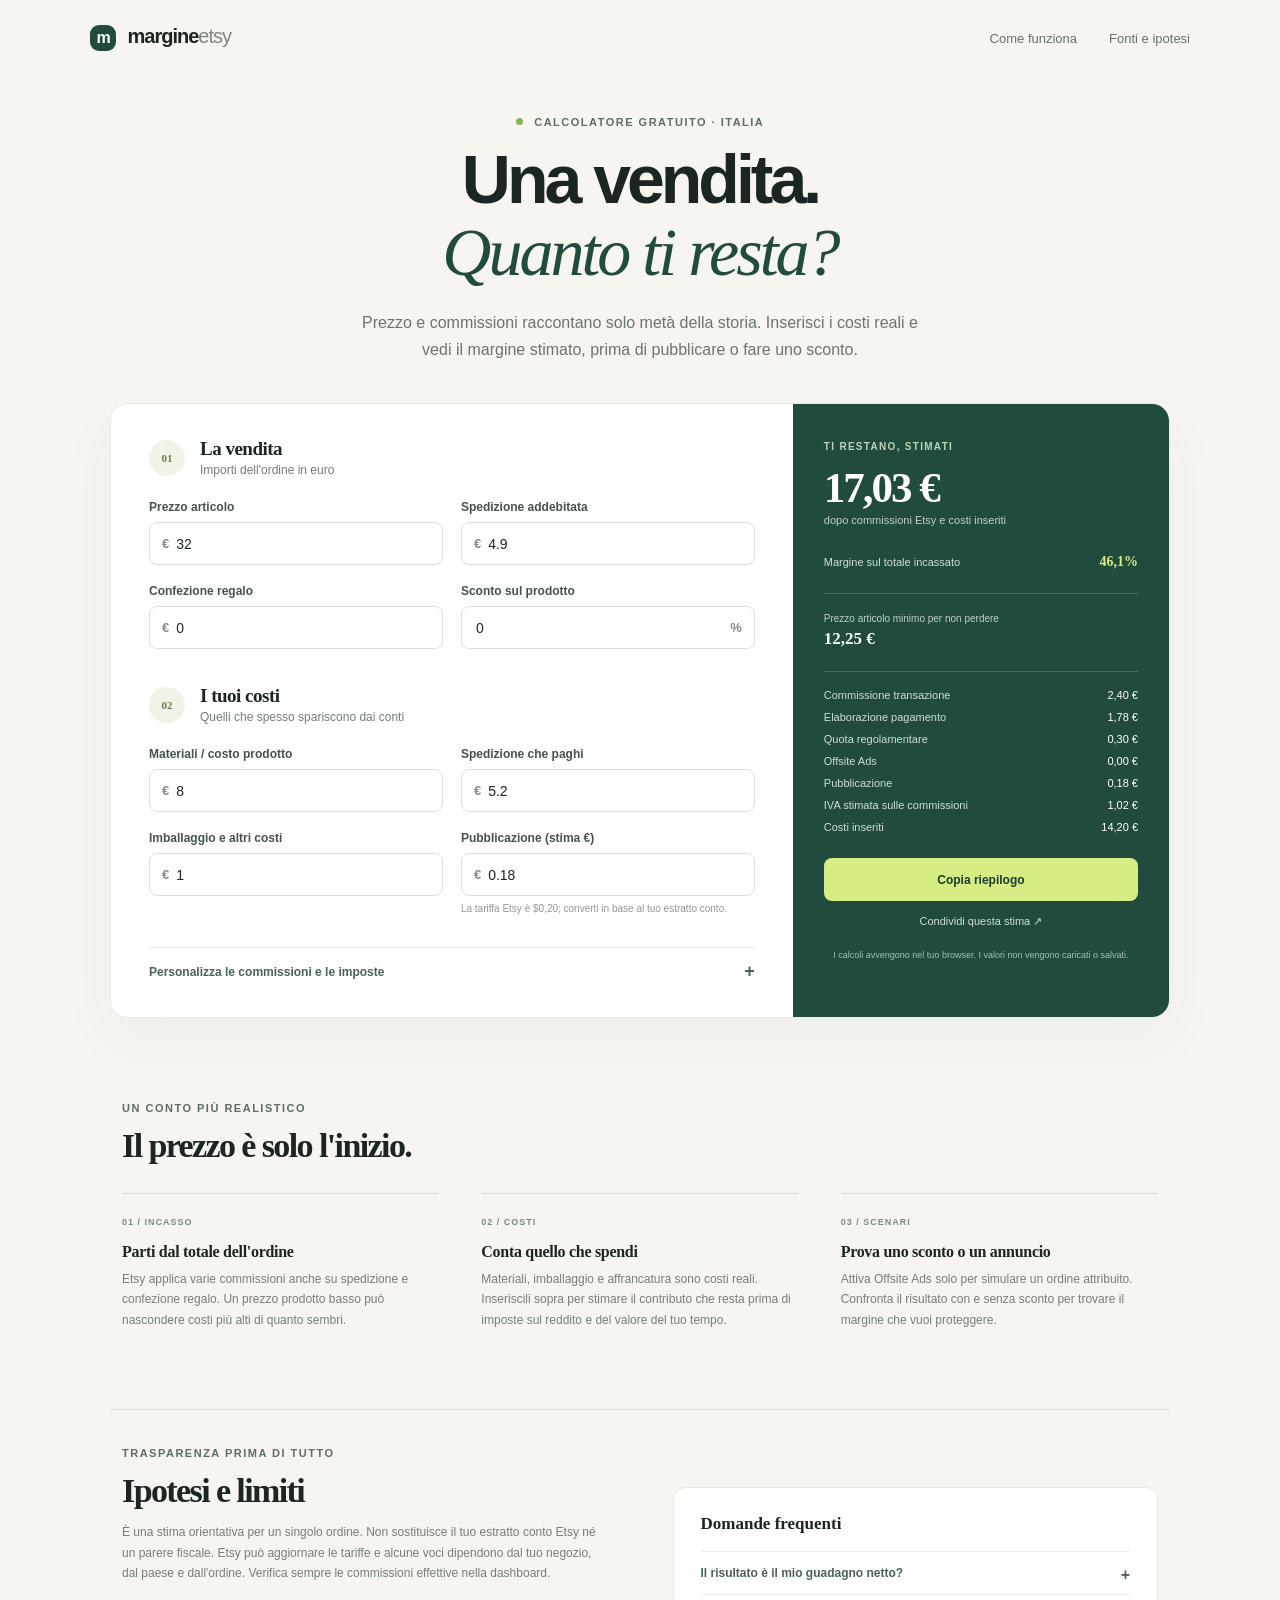
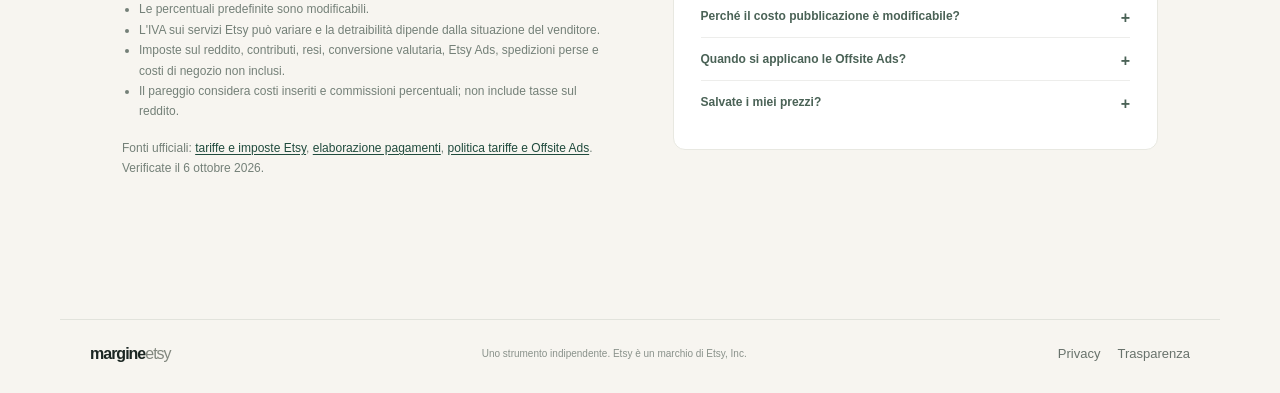
==== index.html @ 9b2b38ff "First Commit" ====
<!doctype html>
<html lang="it">
<head>
  <meta charset="utf-8">
  <meta name="viewport" content="width=device-width, initial-scale=1">
  <meta name="description" content="Calcola quanto ti resta davvero da una vendita Etsy: commissioni, IVA sui servizi, costi, sconti e Offsite Ads. Gratuito, senza registrazione.">
  <meta name="theme-color" content="#f7f5f0">
  <link rel="stylesheet" href="styles.css">
  <title>Calcolatore margine Etsy Italia: quanto ti resta? | Margine Etsy</title>
  <meta property="og:title" content="Quanto ti resta da una vendita Etsy? Calcolalo">
  <meta property="og:description" content="Stima commissioni e margine del tuo prossimo ordine Etsy, gratis e senza registrazione.">
  <meta property="og:type" content="website">
  <script type="application/ld+json">
  {"@context":"https://schema.org","@type":"WebApplication","name":"Margine Etsy Italia","applicationCategory":"BusinessApplication","operatingSystem":"Any","offers":{"@type":"Offer","price":"0","priceCurrency":"EUR"},"inLanguage":"it"}
  </script>
  <script type="application/ld+json">
  {"@context":"https://schema.org","@type":"FAQPage","mainEntity":[{"@type":"Question","name":"Il risultato è il mio guadagno netto?","acceptedAnswer":{"@type":"Answer","text":"No. È il ricavo dell'ordine meno le commissioni stimate e i costi inseriti. Non include imposte sul reddito, contributi o il valore del lavoro."}},{"@type":"Question","name":"Perché il costo pubblicazione è modificabile?","acceptedAnswer":{"@type":"Answer","text":"Etsy pubblica la tariffa in dollari USA; il controvalore addebitato in euro dipende dal cambio e dall'estratto conto."}},{"@type":"Question","name":"Quando si applicano le Offsite Ads?","acceptedAnswer":{"@type":"Answer","text":"Solo sugli ordini attribuiti a una visita generata dalle inserzioni esterne di Etsy. La percentuale dipende dalle regole e dalla soglia di vendite del negozio."}}]}
  </script>
</head>
<body>
  <header class="topbar"><a class="brand" href="index.html" aria-label="Margine Etsy, home"><span class="brand-mark">m</span> margine<span class="brand-light">etsy</span></a><nav><a href="#guida">Come funziona</a><a href="#fonti">Fonti e ipotesi</a></nav></header>
  <main>
    <section class="hero"><div class="eyebrow"><span class="dot"></span> Calcolatore gratuito · Italia</div><h1>Una vendita.<br><em>Quanto ti resta?</em></h1><p class="intro">Prezzo e commissioni raccontano solo metà della storia. Inserisci i costi reali e vedi il margine stimato, prima di pubblicare o fare uno sconto.</p></section>
    <section class="calculator" aria-label="Calcolatore margine Etsy">
      <div class="inputs">
        <div class="section-heading"><span class="step">01</span><div><h2>La vendita</h2><p>Importi dell'ordine in euro</p></div></div>
        <div class="field-grid">
          <label>Prezzo articolo <span class="control"><span>€</span><input id="price" type="number" min="0" step="0.01" value="32.00" inputmode="decimal"></span></label>
          <label>Spedizione addebitata <span class="control"><span>€</span><input id="shipping" type="number" min="0" step="0.01" value="4.90" inputmode="decimal"></span></label>
          <label>Confezione regalo <span class="control"><span>€</span><input id="gift" type="number" min="0" step="0.01" value="0" inputmode="decimal"></span></label>
          <label>Sconto sul prodotto <span class="control"><input id="discount" type="number" min="0" max="100" step="1" value="0" inputmode="decimal"><span>%</span></span></label>
        </div>
        <div class="section-heading second"><span class="step">02</span><div><h2>I tuoi costi</h2><p>Quelli che spesso spariscono dai conti</p></div></div>
        <div class="field-grid">
          <label>Materiali / costo prodotto <span class="control"><span>€</span><input id="cogs" type="number" min="0" step="0.01" value="8.00" inputmode="decimal"></span></label>
          <label>Spedizione che paghi <span class="control"><span>€</span><input id="postage" type="number" min="0" step="0.01" value="5.20" inputmode="decimal"></span></label>
          <label>Imballaggio e altri costi <span class="control"><span>€</span><input id="other" type="number" min="0" step="0.01" value="1.00" inputmode="decimal"></span></label>
          <label>Pubblicazione (stima €) <span class="control"><span>€</span><input id="listing" type="number" min="0" step="0.01" value="0.18" inputmode="decimal"></span><small>La tariffa Etsy è $0,20; converti in base al tuo estratto conto.</small></label>
        </div>
        <details class="advanced"><summary>Personalizza le commissioni e le imposte</summary>
          <div class="field-grid advanced-grid">
            <label>Commissione di transazione <span class="control"><input id="transaction" type="number" min="0" max="100" step="0.1" value="6.5" inputmode="decimal"><span>%</span></span></label>
            <label>Elaborazione pagamento <span class="control"><input id="processing" type="number" min="0" max="100" step="0.1" value="4" inputmode="decimal"><span>%</span></span></label>
            <label>Quota fissa pagamento <span class="control"><span>€</span><input id="fixed" type="number" min="0" step="0.01" value="0.30" inputmode="decimal"></span></label>
            <label>Quota regolamentare <span class="control"><input id="regulatory" type="number" min="0" max="100" step="0.1" value="0.8" inputmode="decimal"><span>%</span></span><small>Imposta al valore indicato per il tuo account, se applicabile.</small></label>
            <label>IVA sulle commissioni Etsy <span class="control"><input id="feeVat" type="number" min="0" max="100" step="1" value="22" inputmode="decimal"><span>%</span></span><small>Aliquota indicativa; personalizza in base alla fattura e alla detraibilità.</small></label>
            <label>Offsite Ads <select id="offsite"><option value="0">Nessun ordine attribuito</option><option value="15">Ordine attribuito · 15%</option><option value="12">Ordine attribuito · 12%</option></select><small>Si applica solo agli ordini attribuiti alle inserzioni esterne.</small></label>
          </div>
          <label class="check"><input id="vatOnFees" type="checkbox" checked><span>Considera l'IVA sui servizi Etsy come costo</span></label>
        </details>
      </div>
      <aside class="results" aria-live="polite">
        <div class="result-label">TI RESTANO, STIMATI</div><div class="net" id="net">€ 0,00</div><div class="result-caption">dopo commissioni Etsy e costi inseriti</div>
        <div class="margin-line"><span>Margine sul totale incassato</span><strong id="margin">0%</strong></div>
        <div class="rule"></div>
        <div class="break-even"><span>Prezzo articolo minimo per non perdere</span><strong id="breakEven">€ 0,00</strong></div>
        <div class="fee-list" id="feeList"></div>
        <button class="button" id="copy">Copia riepilogo</button><button class="share-link" id="share">Condividi questa stima ↗</button>
        <p class="privacy-note">I calcoli avvengono nel tuo browser. I valori non vengono caricati o salvati.</p>
      </aside>
    </section>
    <section class="guide" id="guida"><div class="eyebrow">Un conto più realistico</div><h2>Il prezzo è solo l'inizio.</h2><div class="guide-grid"><article><span>01 / INCASSO</span><h3>Parti dal totale dell'ordine</h3><p>Etsy applica varie commissioni anche su spedizione e confezione regalo. Un prezzo prodotto basso può nascondere costi più alti di quanto sembri.</p></article><article><span>02 / COSTI</span><h3>Conta quello che spendi</h3><p>Materiali, imballaggio e affrancatura sono costi reali. Inseriscili sopra per stimare il contributo che resta prima di imposte sul reddito e del valore del tuo tempo.</p></article><article><span>03 / SCENARI</span><h3>Prova uno sconto o un annuncio</h3><p>Attiva Offsite Ads solo per simulare un ordine attribuito. Confronta il risultato con e senza sconto per trovare il margine che vuoi proteggere.</p></article></div></section>
    <section class="faq" id="fonti"><div><div class="eyebrow">Trasparenza prima di tutto</div><h2>Ipotesi e limiti</h2><p>È una stima orientativa per un singolo ordine. Non sostituisce il tuo estratto conto Etsy né un parere fiscale. Etsy può aggiornare le tariffe e alcune voci dipendono dal tuo negozio, dal paese e dall'ordine. Verifica sempre le commissioni effettive nella dashboard.</p><ul><li>Le percentuali predefinite sono modificabili.</li><li>L'IVA sui servizi Etsy può variare e la detraibilità dipende dalla situazione del venditore.</li><li>Imposte sul reddito, contributi, resi, conversione valutaria, Etsy Ads, spedizioni perse e costi di negozio non inclusi.</li><li>Il pareggio considera costi inseriti e commissioni percentuali; non include tasse sul reddito.</li></ul><p class="source-links">Fonti ufficiali: <a href="https://help.etsy.com/hc/en-us/articles/115014483627-What-are-the-Fees-and-Taxes-for-Selling-on-Etsy" target="_blank" rel="noopener">tariffe e imposte Etsy</a>, <a href="https://help.etsy.com/hc/en-us/articles/115015628847-What-are-Payment-Processing-Fees-for-Selling-on-Etsy" target="_blank" rel="noopener">elaborazione pagamenti</a>, <a href="https://www.etsy.com/legal/fees/" target="_blank" rel="noopener">politica tariffe e Offsite Ads</a>. Verificate il 6 ottobre 2026.</p></div><div class="faq-card"><h3>Domande frequenti</h3><details><summary>Il risultato è il mio guadagno netto?</summary><p>No. È il ricavo dell'ordine meno le commissioni stimate e i costi che inserisci. Non include imposte sul reddito, contributi o il valore del tuo lavoro.</p></details><details><summary>Perché il costo pubblicazione è modificabile?</summary><p>Etsy pubblica la tariffa in dollari USA; il controvalore addebitato in euro dipende dal cambio e dal tuo estratto conto.</p></details><details><summary>Quando si applicano le Offsite Ads?</summary><p>Solo sugli ordini attribuiti a una visita generata dalle inserzioni esterne di Etsy. La percentuale dipende dalle regole e dalla soglia di vendite del negozio.</p></details><details><summary>Salvate i miei prezzi?</summary><p>No. Il calcolo viene eseguito localmente nel browser e non richiede account o invio dei dati.</p></details></div></section>
    <section class="monetize" id="resources" hidden><div><span class="eyebrow">Risorse per venditori</span><h2>Strumenti utili per il tuo negozio</h2><div id="affiliateLinks"></div></div></section>
  </main>
  <footer><a class="brand" href="index.html">margine<span class="brand-light">etsy</span></a><span>Uno strumento indipendente. Etsy è un marchio di Etsy, Inc.</span><div><a href="privacy.html">Privacy</a><a href="disclosure.html">Trasparenza</a></div></footer>
  <script src="config.js"></script><script src="calculator.js"></script><script src="app.js"></script>
</body>
</html>
---- styles.css ----
:root{--ink:#1b2622;--muted:#737d77;--paper:#f7f5f0;--white:#fff;--line:#e8e8e1;--green:#204b3d;--lime:#d6ed83;--orange:#f28a5f;--serif:Georgia,'Times New Roman',serif}*{box-sizing:border-box}html{scroll-behavior:smooth}body{margin:0;background:var(--paper);color:var(--ink);font-family:'DM Sans',Arial,sans-serif;-webkit-font-smoothing:antialiased}.topbar,footer{max-width:1160px;margin:auto;padding:25px 30px;display:flex;align-items:center;justify-content:space-between}.brand{font:800 20px Manrope,sans-serif;letter-spacing:-1px;color:var(--ink);text-decoration:none}.brand-mark{display:inline-grid;place-items:center;width:26px;height:26px;margin-right:7px;border-radius:9px;background:var(--green);color:white;font-size:16px}.brand-light{font-weight:500;color:#81877e}.topbar nav{display:flex;gap:32px}.topbar nav a,footer a{font-size:13px;color:#68726b;text-decoration:none}.topbar nav a:hover,footer a:hover{color:var(--green)}main{max-width:1120px;margin:auto;padding:40px 30px 90px}.hero{max-width:780px;margin:0 auto 40px;text-align:center}.eyebrow{color:#587065;font-size:11px;font-weight:700;letter-spacing:1.5px;text-transform:uppercase}.dot{display:inline-block;width:7px;height:7px;margin-right:7px;border-radius:50%;background:#87b455;vertical-align:1px}h1,h2,h3,p{margin-top:0}h1{font:700 clamp(42px,7vw,68px)/.99 Manrope,sans-serif;letter-spacing:-4px;margin:18px 0}.hero h1 em{font:italic 400 1em var(--serif);letter-spacing:-3px;color:var(--green)}.intro{max-width:580px;margin:auto;color:#69756f;font-size:16px;line-height:1.65}.calculator{display:grid;grid-template-columns:1.45fr .8fr;overflow:hidden;background:var(--white);border:1px solid #ecece5;border-radius:18px;box-shadow:0 22px 60px #253b2e0b}.inputs{padding:34px 38px 38px}.section-heading{display:flex;align-items:center;gap:15px;margin-bottom:23px}.step{display:grid;place-items:center;width:36px;height:36px;background:#f0f3e8;border-radius:50%;font:700 11px Manrope;color:#648044}.section-heading h2{font:700 19px Manrope;letter-spacing:-.5px;margin:0 0 3px}.section-heading p{font-size:12px;color:var(--muted);margin:0}.second{margin-top:36px}.field-grid{display:grid;grid-template-columns:1fr 1fr;gap:19px 18px}.field-grid label{display:block;color:#45534b;font-size:12px;font-weight:600}.control{display:flex;align-items:center;gap:5px;height:43px;margin-top:8px;padding:0 12px;border:1px solid #dedfd8;border-radius:8px;background:#fff;font-size:13px;color:#858d87;transition:border .15s,box-shadow .15s}.control:focus-within{border-color:#709178;box-shadow:0 0 0 3px #204b3d12}.control input{width:100%;min-width:0;border:0;outline:0;background:transparent;color:var(--ink);font:500 14px 'DM Sans',sans-serif}.control input::-webkit-inner-spin-button{-webkit-appearance:none}.field-grid small{display:block;margin:6px 0 0;color:#929991;font-size:10px;font-weight:400;line-height:1.4}select{width:100%;height:43px;margin-top:8px;padding:0 10px;border:1px solid #dedfd8;border-radius:8px;background:#fff;color:var(--ink);font:13px 'DM Sans',sans-serif}.advanced{margin-top:31px;border-top:1px solid var(--line);padding-top:17px}.advanced summary,.faq-card summary{cursor:pointer;list-style:none;color:#4a6256;font-size:12px;font-weight:700}.advanced summary::-webkit-details-marker,.faq-card summary::-webkit-details-marker{display:none}.advanced summary:after{content:'+';float:right;font-size:18px;line-height:12px}.advanced[open] summary:after{content:'−'}.advanced-grid{margin-top:20px}.check{display:flex;align-items:center;gap:9px;margin-top:18px;color:#6c766f;font-size:11px}.check input{accent-color:var(--green)}.results{padding:37px 31px;background:var(--green);color:#fff}.result-label{font-size:10px;font-weight:700;letter-spacing:1.3px;color:#bed2b8}.net{margin:11px 0 2px;font:700 43px Manrope;letter-spacing:-2px}.result-caption{font-size:11px;color:#c1d1c9}.margin-line{display:flex;justify-content:space-between;align-items:center;margin-top:28px;font-size:11px;color:#d3dfd7}.margin-line strong{font:600 14px Manrope;color:var(--lime)}.rule{height:1px;margin:23px 0 19px;background:#ffffff2d}.break-even span{display:block;font-size:10px;color:#c1d1c9}.break-even strong{display:block;margin-top:5px;font:600 17px Manrope}.fee-list{display:grid;gap:10px;margin-top:22px;padding-top:17px;border-top:1px solid #ffffff2d}.fee-row{display:flex;justify-content:space-between;gap:10px;font-size:11px;color:#d0ded6}.fee-row strong{color:white;font-weight:500}.button{width:100%;height:43px;margin-top:25px;border:0;border-radius:8px;background:var(--lime);color:#1d3a2f;font:700 12px 'DM Sans',sans-serif;cursor:pointer;transition:transform .15s,background .15s}.button:hover{transform:translateY(-1px);background:#e0f49c}.share-link{display:block;margin:14px auto 0;padding:0;border:0;background:transparent;color:#d1dfd5;font:500 11px 'DM Sans',sans-serif;cursor:pointer}.privacy-note{margin:21px 0 0;text-align:center;color:#a7c0b3;font-size:9px;line-height:1.5}.guide{padding:84px 12px 67px}.guide h2,.faq h2{margin:13px 0 28px;font:700 34px Manrope;letter-spacing:-1.6px}.guide-grid{display:grid;grid-template-columns:repeat(3,1fr);gap:42px}.guide-grid article{border-top:1px solid #dcded6;padding-top:17px}.guide-grid article>span{font-size:9px;font-weight:700;letter-spacing:1px;color:#7b8c7f}.guide-grid h3{margin:14px 0 8px;font:700 16px Manrope;letter-spacing:-.3px}.guide-grid p,.faq>div>p,.faq li{font-size:12px;line-height:1.7;color:#748078}.faq{display:grid;grid-template-columns:1fr 1fr;gap:65px;padding:37px 12px 38px;border-top:1px solid #dedfd8}.faq h2{margin-bottom:12px}.faq ul{padding-left:17px}.source-links a{color:var(--green);text-decoration:underline;text-underline-offset:2px}.faq-card{align-self:center;padding:26px 27px;background:#fff;border:1px solid #e8e8e1;border-radius:12px}.faq-card h3{font:700 17px Manrope;margin-bottom:17px}.faq-card details{padding:14px 0;border-top:1px solid #ededeb}.faq-card details p{margin:9px 0 0;color:#748078;font-size:11px;line-height:1.6}.faq-card summary:after{content:'+';float:right;font-size:16px}.faq-card details[open] summary:after{content:'−'}.monetize{padding:35px;background:#edf1e6;border-radius:14px}.monetize h2{font:700 24px Manrope}.monetize a{color:var(--green)}footer{border-top:1px solid #e2e3dc;padding-top:25px;padding-bottom:30px;gap:20px}footer .brand{font-size:16px}footer>span{color:#89918a;font-size:10px}footer div{display:flex;gap:17px}
@media(max-width:760px){.topbar{padding:20px 20px}.topbar nav{gap:16px}.topbar nav a{font-size:11px}main{padding:30px 16px 60px}.hero{margin-bottom:28px}h1{letter-spacing:-2.7px}.intro{font-size:14px}.calculator{grid-template-columns:1fr}.inputs{padding:26px 22px}.results{padding:29px 25px}.guide{padding:58px 4px 45px}.guide-grid{grid-template-columns:1fr;gap:23px}.guide-grid article{padding-top:13px}.guide-grid h3{margin-top:9px}.faq{grid-template-columns:1fr;gap:20px;padding:28px 4px}.faq h2{font-size:29px}footer{padding:20px;flex-wrap:wrap}footer>span{order:3;width:100%}}
@media(max-width:380px){.topbar nav{gap:10px}.topbar nav a{font-size:10px}.field-grid{gap:15px 11px}.inputs{padding:24px 16px}.net{font-size:37px}}
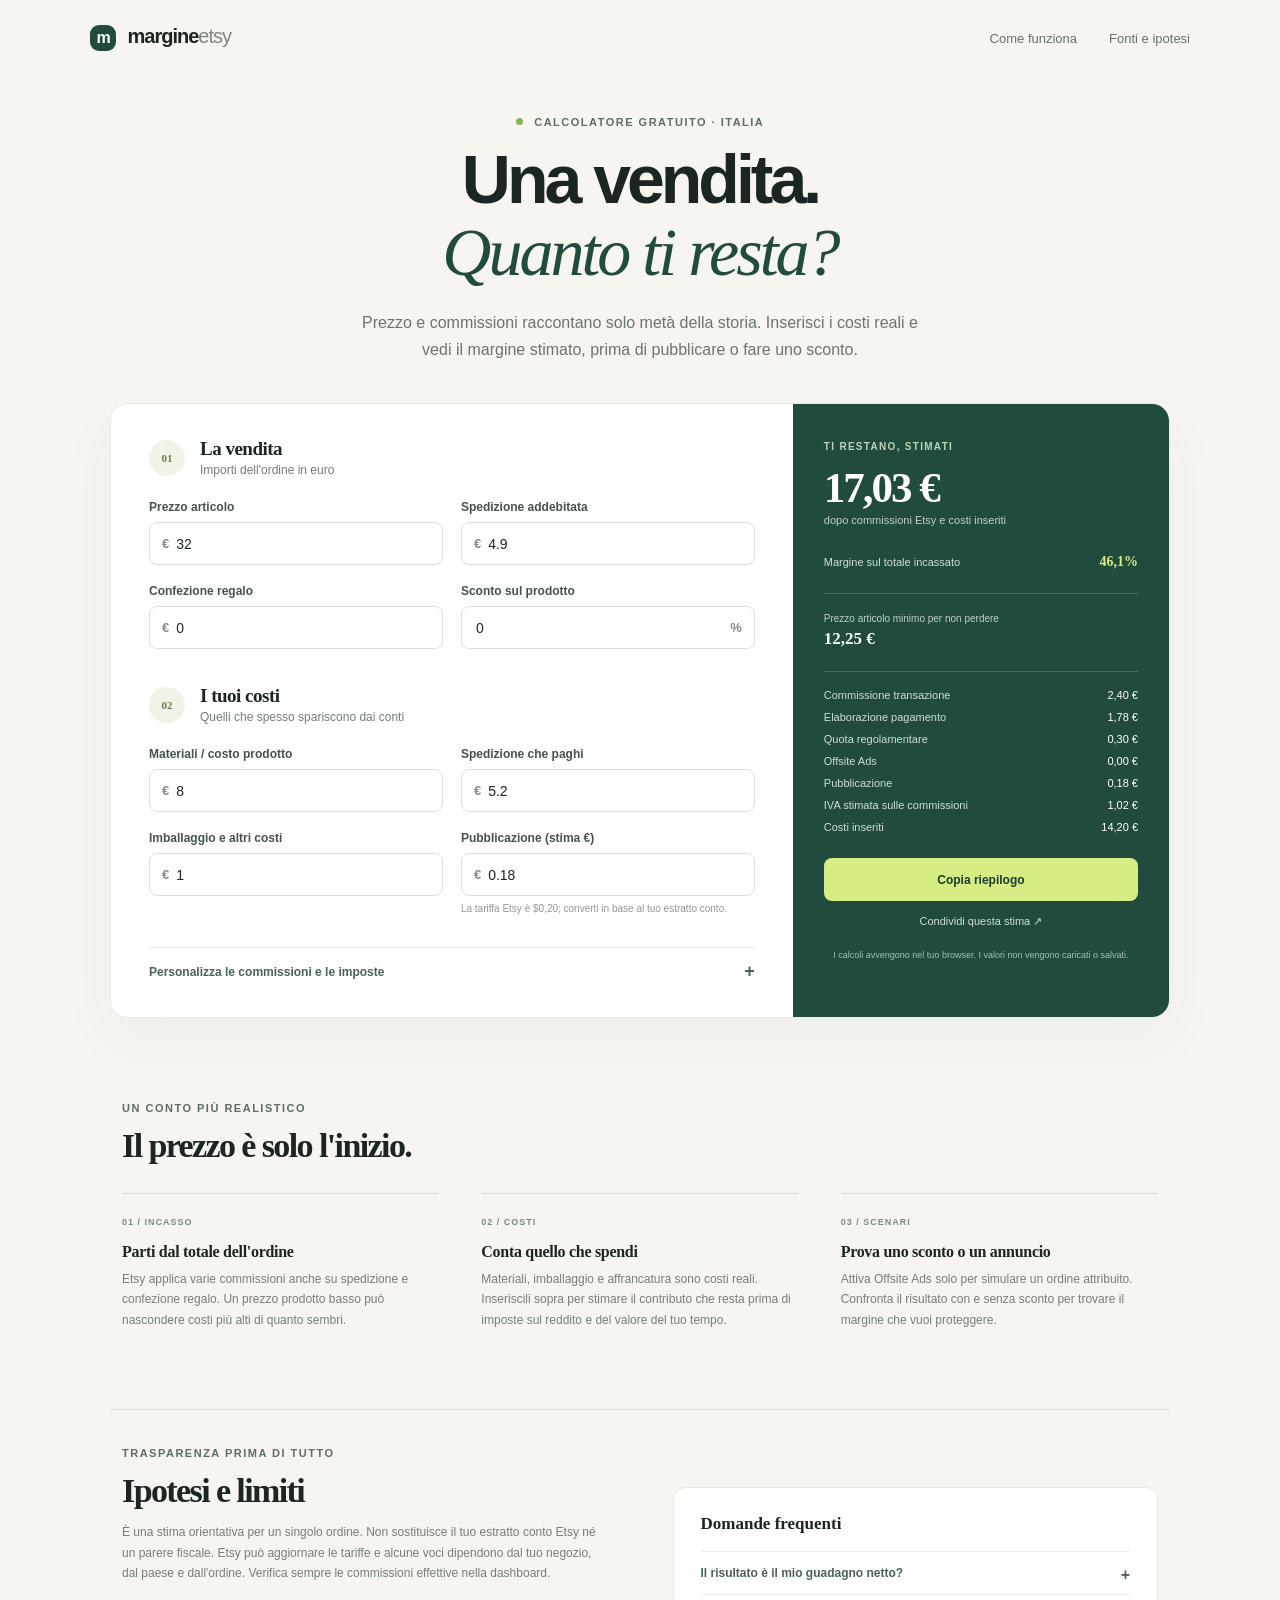
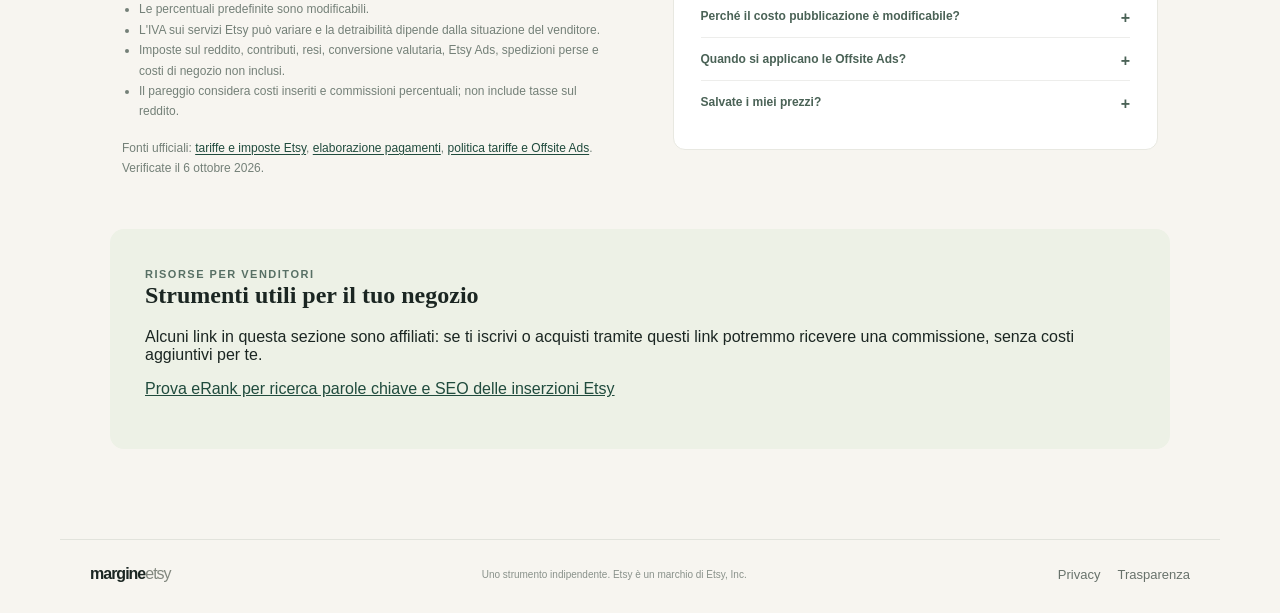
==== commit f4a8baf3: "Second commit" ====
--- a/index.html
+++ b/index.html
@@ -16,6 +16,8 @@
   <script type="application/ld+json">
   {"@context":"https://schema.org","@type":"FAQPage","mainEntity":[{"@type":"Question","name":"Il risultato è il mio guadagno netto?","acceptedAnswer":{"@type":"Answer","text":"No. È il ricavo dell'ordine meno le commissioni stimate e i costi inseriti. Non include imposte sul reddito, contributi o il valore del lavoro."}},{"@type":"Question","name":"Perché il costo pubblicazione è modificabile?","acceptedAnswer":{"@type":"Answer","text":"Etsy pubblica la tariffa in dollari USA; il controvalore addebitato in euro dipende dal cambio e dall'estratto conto."}},{"@type":"Question","name":"Quando si applicano le Offsite Ads?","acceptedAnswer":{"@type":"Answer","text":"Solo sugli ordini attribuiti a una visita generata dalle inserzioni esterne di Etsy. La percentuale dipende dalle regole e dalla soglia di vendite del negozio."}}]}
   </script>
+    <link rel="canonical" href="https://etsy-calculator-nine.vercel.app/">
+  <meta property="og:url" content="https://etsy-calculator-nine.vercel.app/">
 </head>
 <body>
   <header class="topbar"><a class="brand" href="index.html" aria-label="Margine Etsy, home"><span class="brand-mark">m</span> margine<span class="brand-light">etsy</span></a><nav><a href="#guida">Come funziona</a><a href="#fonti">Fonti e ipotesi</a></nav></header>
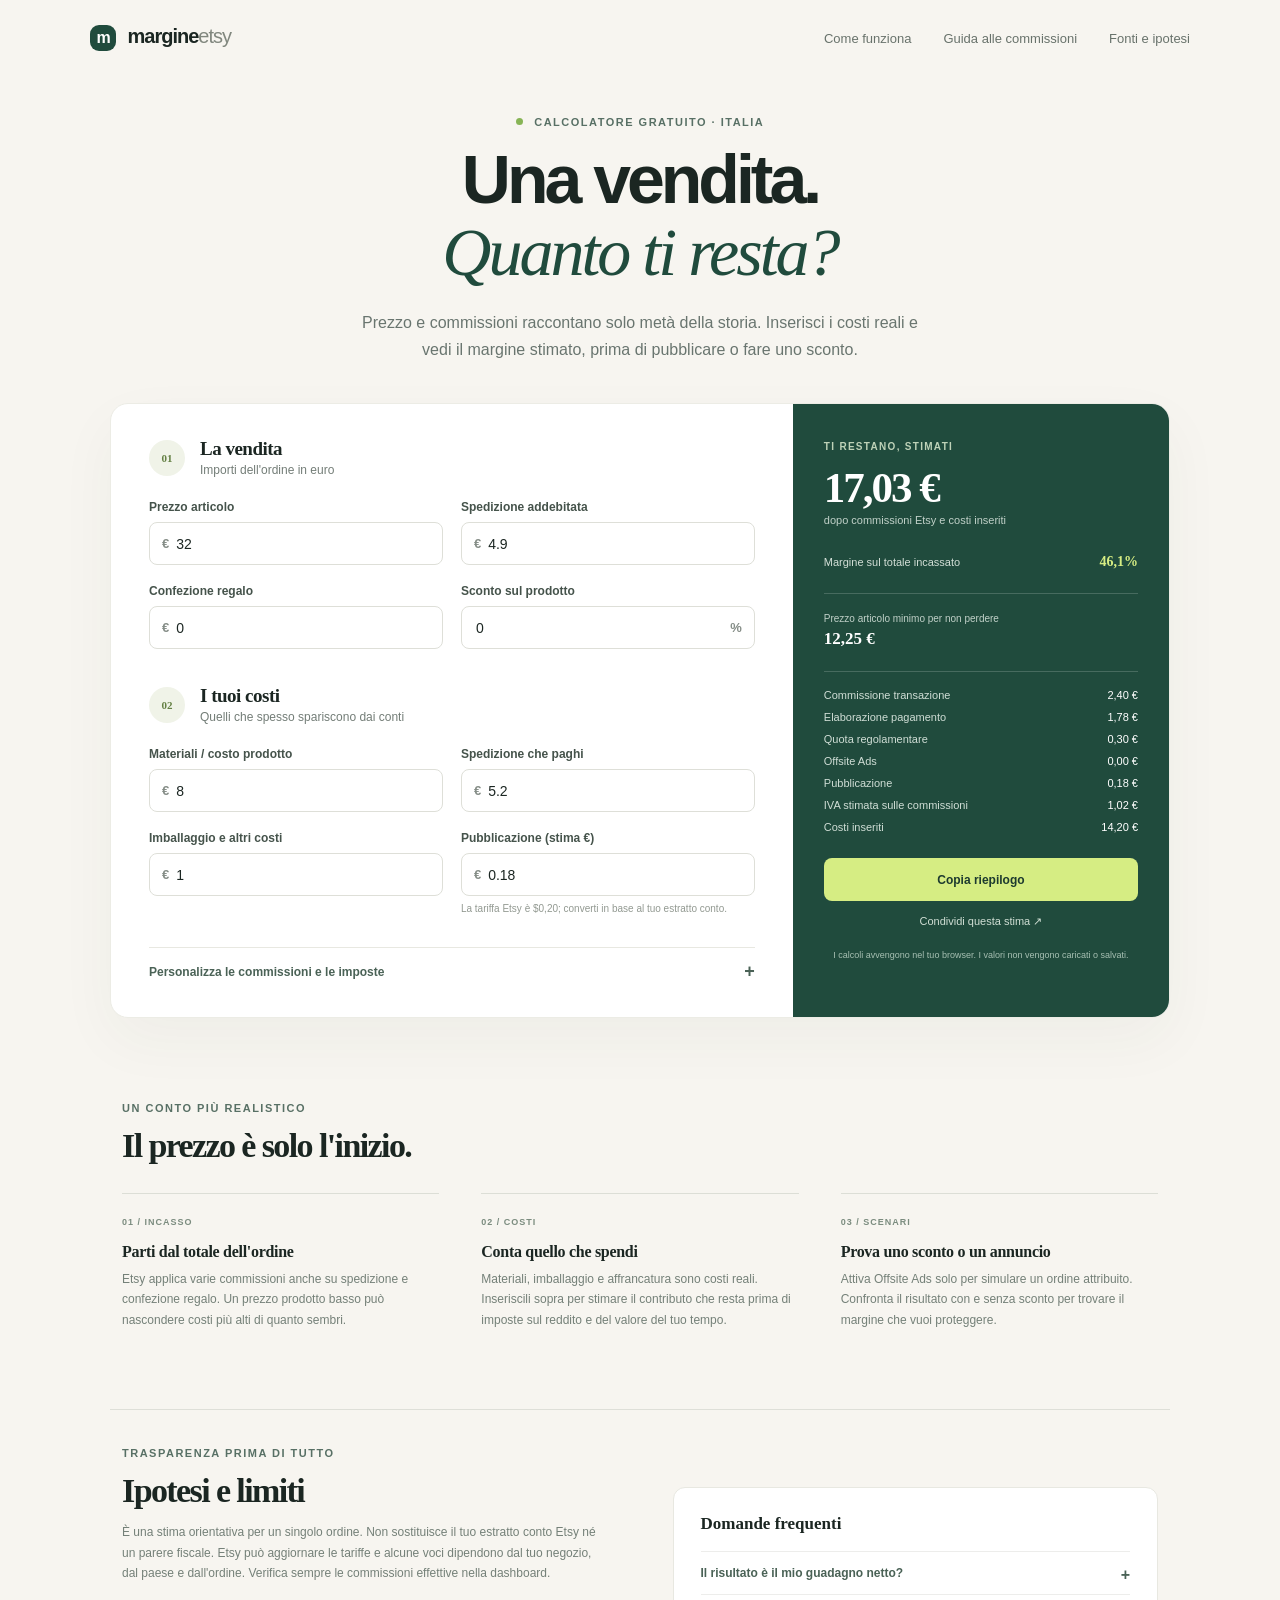
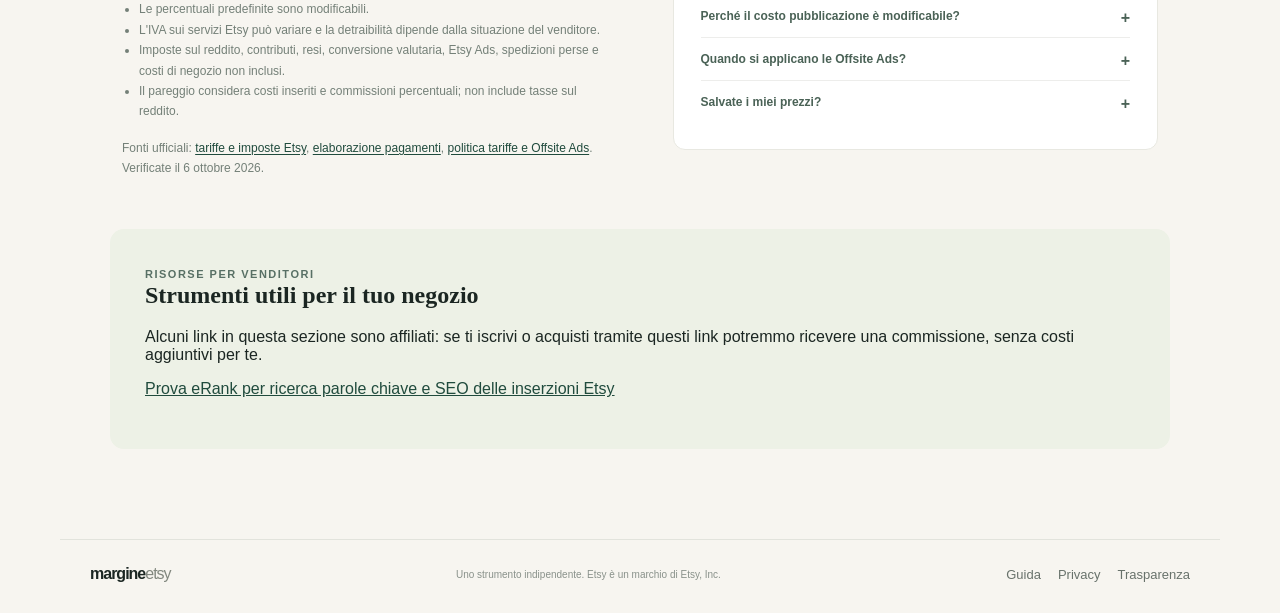
==== commit b1465332: "Third commit" ====
--- a/index.html
+++ b/index.html
@@ -20,10 +20,10 @@
   <meta property="og:url" content="https://etsy-calculator-nine.vercel.app/">
 </head>
 <body>
-  <header class="topbar"><a class="brand" href="index.html" aria-label="Margine Etsy, home"><span class="brand-mark">m</span> margine<span class="brand-light">etsy</span></a><nav><a href="#guida">Come funziona</a><a href="#fonti">Fonti e ipotesi</a></nav></header>
+  <header class="topbar"><a class="brand" href="index.html" aria-label="Margine Etsy, home"><span class="brand-mark">m</span> margine<span class="brand-light">etsy</span></a><nav><a href="#guida">Come funziona</a><a href="commissioni-etsy.html">Guida alle commissioni</a><a href="#fonti">Fonti e ipotesi</a></nav></header>
   <main>
     <section class="hero"><div class="eyebrow"><span class="dot"></span> Calcolatore gratuito · Italia</div><h1>Una vendita.<br><em>Quanto ti resta?</em></h1><p class="intro">Prezzo e commissioni raccontano solo metà della storia. Inserisci i costi reali e vedi il margine stimato, prima di pubblicare o fare uno sconto.</p></section>
-    <section class="calculator" aria-label="Calcolatore margine Etsy">
+    <section class="calculator" id="calcolatore" aria-label="Calcolatore margine Etsy">
       <div class="inputs">
         <div class="section-heading"><span class="step">01</span><div><h2>La vendita</h2><p>Importi dell'ordine in euro</p></div></div>
         <div class="field-grid">
@@ -65,7 +65,7 @@
     <section class="faq" id="fonti"><div><div class="eyebrow">Trasparenza prima di tutto</div><h2>Ipotesi e limiti</h2><p>È una stima orientativa per un singolo ordine. Non sostituisce il tuo estratto conto Etsy né un parere fiscale. Etsy può aggiornare le tariffe e alcune voci dipendono dal tuo negozio, dal paese e dall'ordine. Verifica sempre le commissioni effettive nella dashboard.</p><ul><li>Le percentuali predefinite sono modificabili.</li><li>L'IVA sui servizi Etsy può variare e la detraibilità dipende dalla situazione del venditore.</li><li>Imposte sul reddito, contributi, resi, conversione valutaria, Etsy Ads, spedizioni perse e costi di negozio non inclusi.</li><li>Il pareggio considera costi inseriti e commissioni percentuali; non include tasse sul reddito.</li></ul><p class="source-links">Fonti ufficiali: <a href="https://help.etsy.com/hc/en-us/articles/115014483627-What-are-the-Fees-and-Taxes-for-Selling-on-Etsy" target="_blank" rel="noopener">tariffe e imposte Etsy</a>, <a href="https://help.etsy.com/hc/en-us/articles/115015628847-What-are-Payment-Processing-Fees-for-Selling-on-Etsy" target="_blank" rel="noopener">elaborazione pagamenti</a>, <a href="https://www.etsy.com/legal/fees/" target="_blank" rel="noopener">politica tariffe e Offsite Ads</a>. Verificate il 6 ottobre 2026.</p></div><div class="faq-card"><h3>Domande frequenti</h3><details><summary>Il risultato è il mio guadagno netto?</summary><p>No. È il ricavo dell'ordine meno le commissioni stimate e i costi che inserisci. Non include imposte sul reddito, contributi o il valore del tuo lavoro.</p></details><details><summary>Perché il costo pubblicazione è modificabile?</summary><p>Etsy pubblica la tariffa in dollari USA; il controvalore addebitato in euro dipende dal cambio e dal tuo estratto conto.</p></details><details><summary>Quando si applicano le Offsite Ads?</summary><p>Solo sugli ordini attribuiti a una visita generata dalle inserzioni esterne di Etsy. La percentuale dipende dalle regole e dalla soglia di vendite del negozio.</p></details><details><summary>Salvate i miei prezzi?</summary><p>No. Il calcolo viene eseguito localmente nel browser e non richiede account o invio dei dati.</p></details></div></section>
     <section class="monetize" id="resources" hidden><div><span class="eyebrow">Risorse per venditori</span><h2>Strumenti utili per il tuo negozio</h2><div id="affiliateLinks"></div></div></section>
   </main>
-  <footer><a class="brand" href="index.html">margine<span class="brand-light">etsy</span></a><span>Uno strumento indipendente. Etsy è un marchio di Etsy, Inc.</span><div><a href="privacy.html">Privacy</a><a href="disclosure.html">Trasparenza</a></div></footer>
+  <footer><a class="brand" href="index.html">margine<span class="brand-light">etsy</span></a><span>Uno strumento indipendente. Etsy è un marchio di Etsy, Inc.</span><div><a href="commissioni-etsy.html">Guida</a><a href="privacy.html">Privacy</a><a href="disclosure.html">Trasparenza</a></div></footer>
   <script src="config.js"></script><script src="calculator.js"></script><script src="app.js"></script>
 </body>
 </html>
--- a/styles.css
+++ b/styles.css
@@ -1,3 +1,4 @@
 :root{--ink:#1b2622;--muted:#737d77;--paper:#f7f5f0;--white:#fff;--line:#e8e8e1;--green:#204b3d;--lime:#d6ed83;--orange:#f28a5f;--serif:Georgia,'Times New Roman',serif}*{box-sizing:border-box}html{scroll-behavior:smooth}body{margin:0;background:var(--paper);color:var(--ink);font-family:'DM Sans',Arial,sans-serif;-webkit-font-smoothing:antialiased}.topbar,footer{max-width:1160px;margin:auto;padding:25px 30px;display:flex;align-items:center;justify-content:space-between}.brand{font:800 20px Manrope,sans-serif;letter-spacing:-1px;color:var(--ink);text-decoration:none}.brand-mark{display:inline-grid;place-items:center;width:26px;height:26px;margin-right:7px;border-radius:9px;background:var(--green);color:white;font-size:16px}.brand-light{font-weight:500;color:#81877e}.topbar nav{display:flex;gap:32px}.topbar nav a,footer a{font-size:13px;color:#68726b;text-decoration:none}.topbar nav a:hover,footer a:hover{color:var(--green)}main{max-width:1120px;margin:auto;padding:40px 30px 90px}.hero{max-width:780px;margin:0 auto 40px;text-align:center}.eyebrow{color:#587065;font-size:11px;font-weight:700;letter-spacing:1.5px;text-transform:uppercase}.dot{display:inline-block;width:7px;height:7px;margin-right:7px;border-radius:50%;background:#87b455;vertical-align:1px}h1,h2,h3,p{margin-top:0}h1{font:700 clamp(42px,7vw,68px)/.99 Manrope,sans-serif;letter-spacing:-4px;margin:18px 0}.hero h1 em{font:italic 400 1em var(--serif);letter-spacing:-3px;color:var(--green)}.intro{max-width:580px;margin:auto;color:#69756f;font-size:16px;line-height:1.65}.calculator{display:grid;grid-template-columns:1.45fr .8fr;overflow:hidden;background:var(--white);border:1px solid #ecece5;border-radius:18px;box-shadow:0 22px 60px #253b2e0b}.inputs{padding:34px 38px 38px}.section-heading{display:flex;align-items:center;gap:15px;margin-bottom:23px}.step{display:grid;place-items:center;width:36px;height:36px;background:#f0f3e8;border-radius:50%;font:700 11px Manrope;color:#648044}.section-heading h2{font:700 19px Manrope;letter-spacing:-.5px;margin:0 0 3px}.section-heading p{font-size:12px;color:var(--muted);margin:0}.second{margin-top:36px}.field-grid{display:grid;grid-template-columns:1fr 1fr;gap:19px 18px}.field-grid label{display:block;color:#45534b;font-size:12px;font-weight:600}.control{display:flex;align-items:center;gap:5px;height:43px;margin-top:8px;padding:0 12px;border:1px solid #dedfd8;border-radius:8px;background:#fff;font-size:13px;color:#858d87;transition:border .15s,box-shadow .15s}.control:focus-within{border-color:#709178;box-shadow:0 0 0 3px #204b3d12}.control input{width:100%;min-width:0;border:0;outline:0;background:transparent;color:var(--ink);font:500 14px 'DM Sans',sans-serif}.control input::-webkit-inner-spin-button{-webkit-appearance:none}.field-grid small{display:block;margin:6px 0 0;color:#929991;font-size:10px;font-weight:400;line-height:1.4}select{width:100%;height:43px;margin-top:8px;padding:0 10px;border:1px solid #dedfd8;border-radius:8px;background:#fff;color:var(--ink);font:13px 'DM Sans',sans-serif}.advanced{margin-top:31px;border-top:1px solid var(--line);padding-top:17px}.advanced summary,.faq-card summary{cursor:pointer;list-style:none;color:#4a6256;font-size:12px;font-weight:700}.advanced summary::-webkit-details-marker,.faq-card summary::-webkit-details-marker{display:none}.advanced summary:after{content:'+';float:right;font-size:18px;line-height:12px}.advanced[open] summary:after{content:'−'}.advanced-grid{margin-top:20px}.check{display:flex;align-items:center;gap:9px;margin-top:18px;color:#6c766f;font-size:11px}.check input{accent-color:var(--green)}.results{padding:37px 31px;background:var(--green);color:#fff}.result-label{font-size:10px;font-weight:700;letter-spacing:1.3px;color:#bed2b8}.net{margin:11px 0 2px;font:700 43px Manrope;letter-spacing:-2px}.result-caption{font-size:11px;color:#c1d1c9}.margin-line{display:flex;justify-content:space-between;align-items:center;margin-top:28px;font-size:11px;color:#d3dfd7}.margin-line strong{font:600 14px Manrope;color:var(--lime)}.rule{height:1px;margin:23px 0 19px;background:#ffffff2d}.break-even span{display:block;font-size:10px;color:#c1d1c9}.break-even strong{display:block;margin-top:5px;font:600 17px Manrope}.fee-list{display:grid;gap:10px;margin-top:22px;padding-top:17px;border-top:1px solid #ffffff2d}.fee-row{display:flex;justify-content:space-between;gap:10px;font-size:11px;color:#d0ded6}.fee-row strong{color:white;font-weight:500}.button{width:100%;height:43px;margin-top:25px;border:0;border-radius:8px;background:var(--lime);color:#1d3a2f;font:700 12px 'DM Sans',sans-serif;cursor:pointer;transition:transform .15s,background .15s}.button:hover{transform:translateY(-1px);background:#e0f49c}.share-link{display:block;margin:14px auto 0;padding:0;border:0;background:transparent;color:#d1dfd5;font:500 11px 'DM Sans',sans-serif;cursor:pointer}.privacy-note{margin:21px 0 0;text-align:center;color:#a7c0b3;font-size:9px;line-height:1.5}.guide{padding:84px 12px 67px}.guide h2,.faq h2{margin:13px 0 28px;font:700 34px Manrope;letter-spacing:-1.6px}.guide-grid{display:grid;grid-template-columns:repeat(3,1fr);gap:42px}.guide-grid article{border-top:1px solid #dcded6;padding-top:17px}.guide-grid article>span{font-size:9px;font-weight:700;letter-spacing:1px;color:#7b8c7f}.guide-grid h3{margin:14px 0 8px;font:700 16px Manrope;letter-spacing:-.3px}.guide-grid p,.faq>div>p,.faq li{font-size:12px;line-height:1.7;color:#748078}.faq{display:grid;grid-template-columns:1fr 1fr;gap:65px;padding:37px 12px 38px;border-top:1px solid #dedfd8}.faq h2{margin-bottom:12px}.faq ul{padding-left:17px}.source-links a{color:var(--green);text-decoration:underline;text-underline-offset:2px}.faq-card{align-self:center;padding:26px 27px;background:#fff;border:1px solid #e8e8e1;border-radius:12px}.faq-card h3{font:700 17px Manrope;margin-bottom:17px}.faq-card details{padding:14px 0;border-top:1px solid #ededeb}.faq-card details p{margin:9px 0 0;color:#748078;font-size:11px;line-height:1.6}.faq-card summary:after{content:'+';float:right;font-size:16px}.faq-card details[open] summary:after{content:'−'}.monetize{padding:35px;background:#edf1e6;border-radius:14px}.monetize h2{font:700 24px Manrope}.monetize a{color:var(--green)}footer{border-top:1px solid #e2e3dc;padding-top:25px;padding-bottom:30px;gap:20px}footer .brand{font-size:16px}footer>span{color:#89918a;font-size:10px}footer div{display:flex;gap:17px}
 @media(max-width:760px){.topbar{padding:20px 20px}.topbar nav{gap:16px}.topbar nav a{font-size:11px}main{padding:30px 16px 60px}.hero{margin-bottom:28px}h1{letter-spacing:-2.7px}.intro{font-size:14px}.calculator{grid-template-columns:1fr}.inputs{padding:26px 22px}.results{padding:29px 25px}.guide{padding:58px 4px 45px}.guide-grid{grid-template-columns:1fr;gap:23px}.guide-grid article{padding-top:13px}.guide-grid h3{margin-top:9px}.faq{grid-template-columns:1fr;gap:20px;padding:28px 4px}.faq h2{font-size:29px}footer{padding:20px;flex-wrap:wrap}footer>span{order:3;width:100%}}
 @media(max-width:380px){.topbar nav{gap:10px}.topbar nav a{font-size:10px}.field-grid{gap:15px 11px}.inputs{padding:24px 16px}.net{font-size:37px}}
+.guide-article{display:block;max-width:820px;margin:0 auto;border:0;padding-top:15px}.guide-article h1{max-width:760px;font-size:clamp(36px,6vw,54px);line-height:1.05;letter-spacing:-2.6px}.guide-article h2{margin:38px 0 13px;font-size:25px;letter-spacing:-.7px}.guide-article h3{margin:24px 0 8px;font:700 17px Manrope}.guide-article p{font-size:15px;line-height:1.8;color:#657169}.guide-article a{color:var(--green);text-decoration:underline;text-underline-offset:2px}
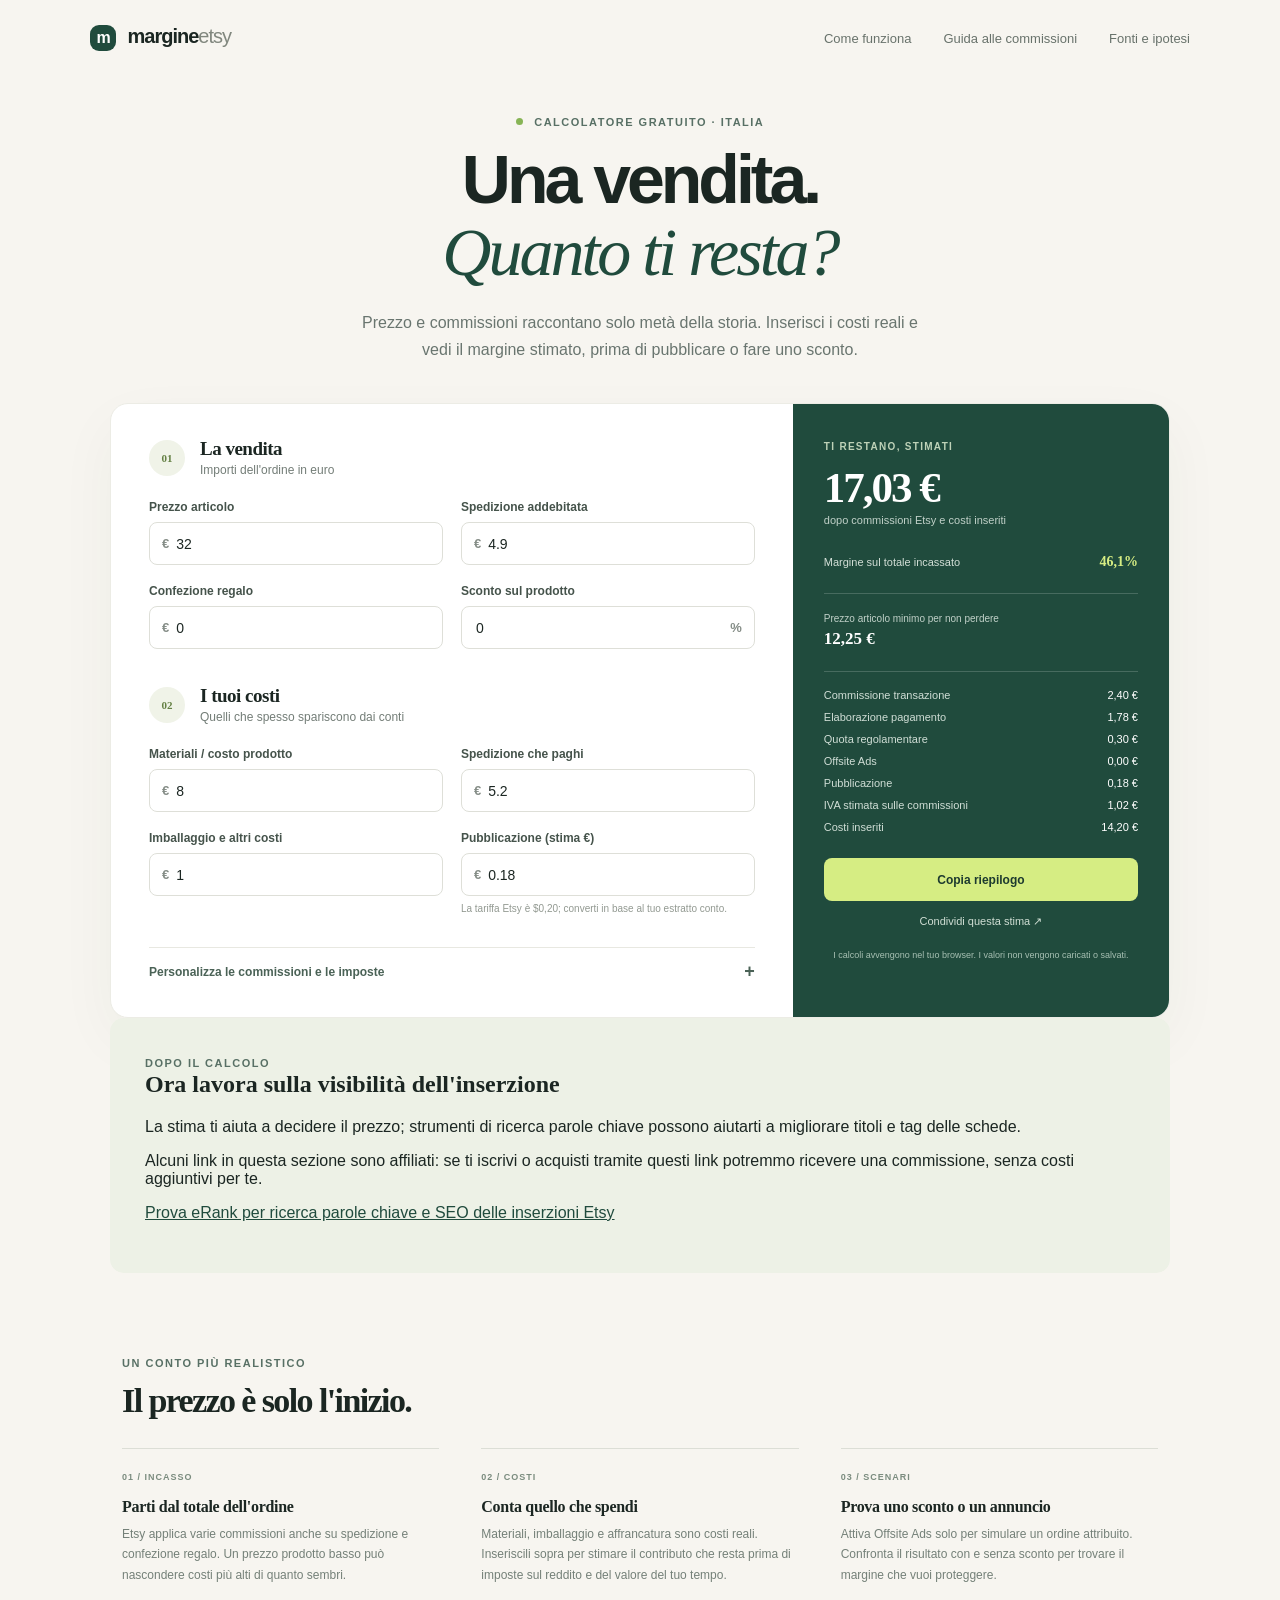
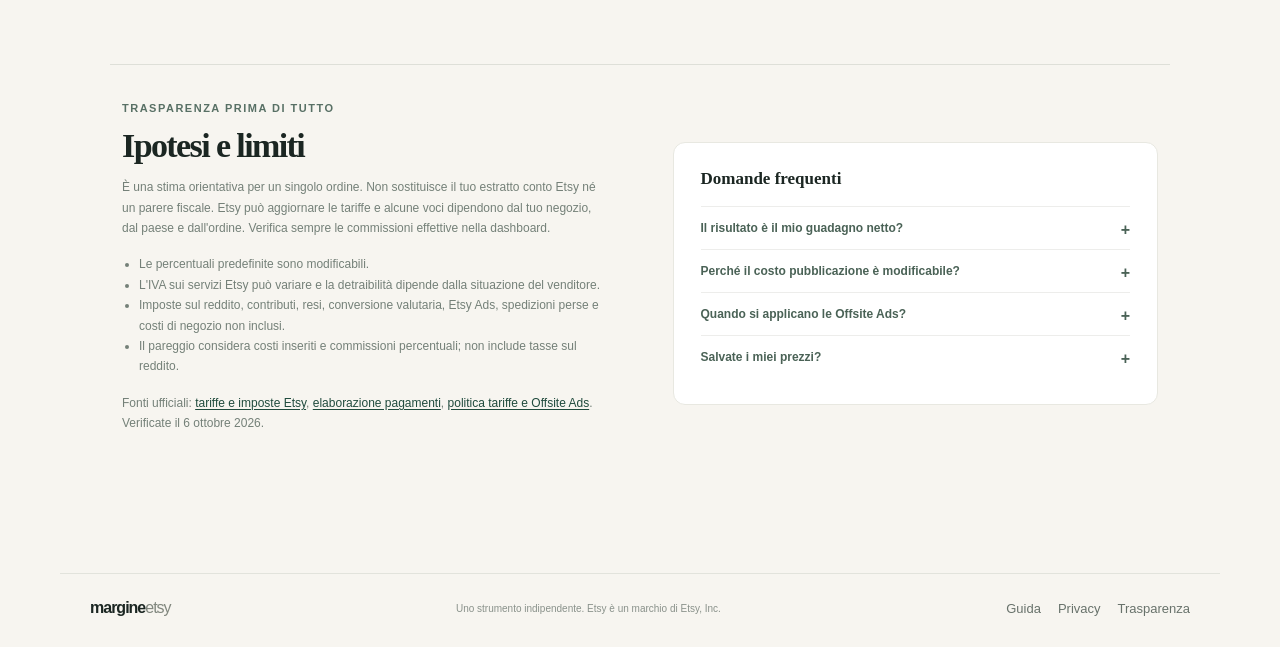
==== commit f89ee2f6: "Fourth commit" ====
--- a/index.html
+++ b/index.html
@@ -61,9 +61,9 @@
         <p class="privacy-note">I calcoli avvengono nel tuo browser. I valori non vengono caricati o salvati.</p>
       </aside>
     </section>
+    <section class="monetize" id="resources"><div><span class="eyebrow">Dopo il calcolo</span><h2>Ora lavora sulla visibilità dell'inserzione</h2><p>La stima ti aiuta a decidere il prezzo; strumenti di ricerca parole chiave possono aiutarti a migliorare titoli e tag delle schede.</p><div id="affiliateLinks"></div></div></section>
     <section class="guide" id="guida"><div class="eyebrow">Un conto più realistico</div><h2>Il prezzo è solo l'inizio.</h2><div class="guide-grid"><article><span>01 / INCASSO</span><h3>Parti dal totale dell'ordine</h3><p>Etsy applica varie commissioni anche su spedizione e confezione regalo. Un prezzo prodotto basso può nascondere costi più alti di quanto sembri.</p></article><article><span>02 / COSTI</span><h3>Conta quello che spendi</h3><p>Materiali, imballaggio e affrancatura sono costi reali. Inseriscili sopra per stimare il contributo che resta prima di imposte sul reddito e del valore del tuo tempo.</p></article><article><span>03 / SCENARI</span><h3>Prova uno sconto o un annuncio</h3><p>Attiva Offsite Ads solo per simulare un ordine attribuito. Confronta il risultato con e senza sconto per trovare il margine che vuoi proteggere.</p></article></div></section>
     <section class="faq" id="fonti"><div><div class="eyebrow">Trasparenza prima di tutto</div><h2>Ipotesi e limiti</h2><p>È una stima orientativa per un singolo ordine. Non sostituisce il tuo estratto conto Etsy né un parere fiscale. Etsy può aggiornare le tariffe e alcune voci dipendono dal tuo negozio, dal paese e dall'ordine. Verifica sempre le commissioni effettive nella dashboard.</p><ul><li>Le percentuali predefinite sono modificabili.</li><li>L'IVA sui servizi Etsy può variare e la detraibilità dipende dalla situazione del venditore.</li><li>Imposte sul reddito, contributi, resi, conversione valutaria, Etsy Ads, spedizioni perse e costi di negozio non inclusi.</li><li>Il pareggio considera costi inseriti e commissioni percentuali; non include tasse sul reddito.</li></ul><p class="source-links">Fonti ufficiali: <a href="https://help.etsy.com/hc/en-us/articles/115014483627-What-are-the-Fees-and-Taxes-for-Selling-on-Etsy" target="_blank" rel="noopener">tariffe e imposte Etsy</a>, <a href="https://help.etsy.com/hc/en-us/articles/115015628847-What-are-Payment-Processing-Fees-for-Selling-on-Etsy" target="_blank" rel="noopener">elaborazione pagamenti</a>, <a href="https://www.etsy.com/legal/fees/" target="_blank" rel="noopener">politica tariffe e Offsite Ads</a>. Verificate il 6 ottobre 2026.</p></div><div class="faq-card"><h3>Domande frequenti</h3><details><summary>Il risultato è il mio guadagno netto?</summary><p>No. È il ricavo dell'ordine meno le commissioni stimate e i costi che inserisci. Non include imposte sul reddito, contributi o il valore del tuo lavoro.</p></details><details><summary>Perché il costo pubblicazione è modificabile?</summary><p>Etsy pubblica la tariffa in dollari USA; il controvalore addebitato in euro dipende dal cambio e dal tuo estratto conto.</p></details><details><summary>Quando si applicano le Offsite Ads?</summary><p>Solo sugli ordini attribuiti a una visita generata dalle inserzioni esterne di Etsy. La percentuale dipende dalle regole e dalla soglia di vendite del negozio.</p></details><details><summary>Salvate i miei prezzi?</summary><p>No. Il calcolo viene eseguito localmente nel browser e non richiede account o invio dei dati.</p></details></div></section>
-    <section class="monetize" id="resources" hidden><div><span class="eyebrow">Risorse per venditori</span><h2>Strumenti utili per il tuo negozio</h2><div id="affiliateLinks"></div></div></section>
   </main>
   <footer><a class="brand" href="index.html">margine<span class="brand-light">etsy</span></a><span>Uno strumento indipendente. Etsy è un marchio di Etsy, Inc.</span><div><a href="commissioni-etsy.html">Guida</a><a href="privacy.html">Privacy</a><a href="disclosure.html">Trasparenza</a></div></footer>
   <script src="config.js"></script><script src="calculator.js"></script><script src="app.js"></script>
